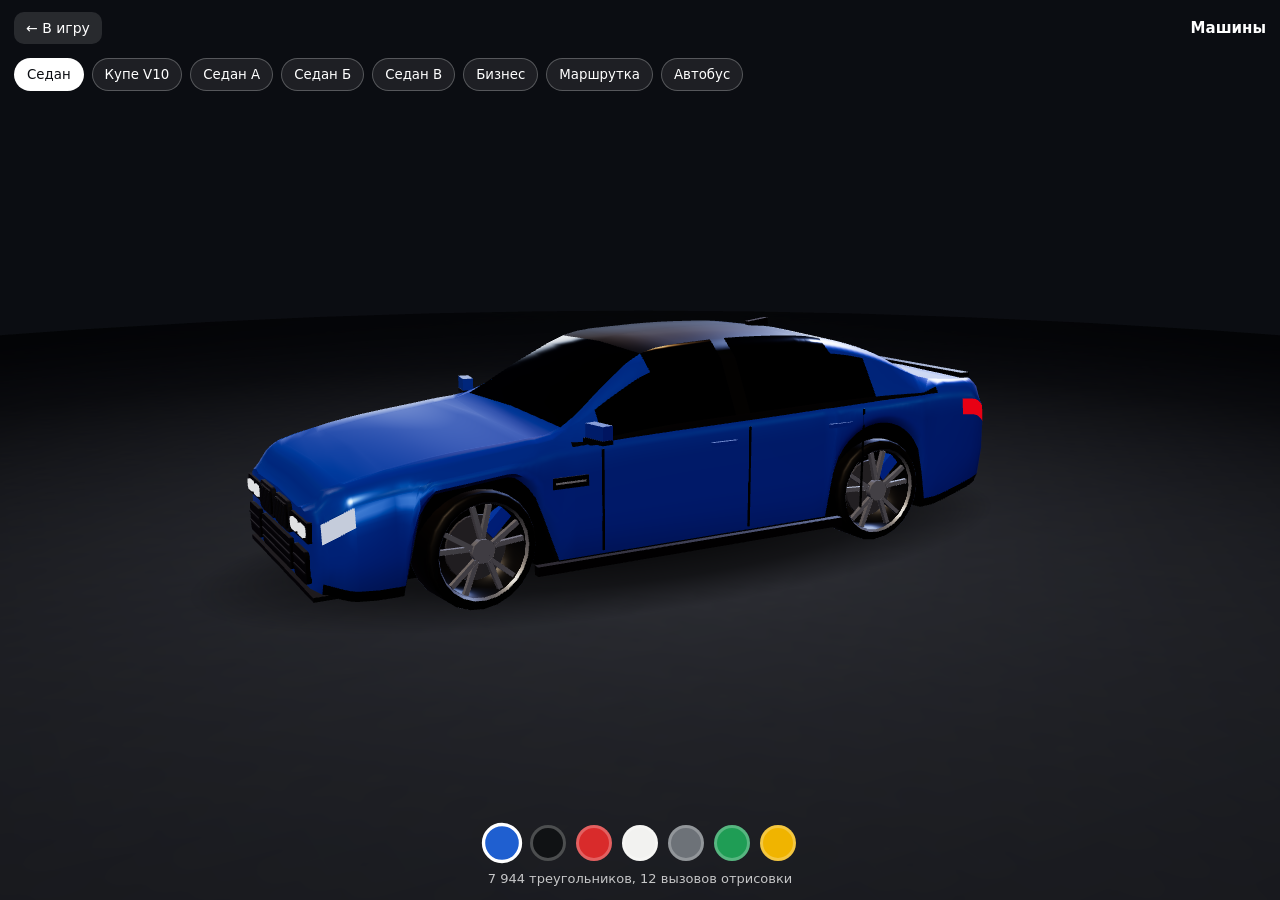
==== car.html @ fc98f98d "Виды с капота и из салона, новые педали и руль, поток пропускает игрока и сворачивает с Красной - тр" ====
<!doctype html>
<html lang="ru">
<head>
<meta charset="utf-8">
<meta name="viewport" content="width=device-width, initial-scale=1, maximum-scale=1, user-scalable=no, viewport-fit=cover">
<meta name="theme-color" content="#0b0d12">
<title>Машина · Шашки Краснодар</title>
<style>
  html, body { margin: 0; height: 100%; overflow: hidden; background: #0b0d12; color: #fff; font-family: system-ui, -apple-system, 'Segoe UI', Roboto, Arial, sans-serif; touch-action: none; user-select: none; -webkit-user-select: none; }
  canvas { position: fixed; inset: 0; width: 100%; height: 100%; display: block; }
  .bar { position: fixed; left: 0; right: 0; bottom: max(14px, env(safe-area-inset-bottom)); display: flex; flex-direction: column; align-items: center; gap: 10px; pointer-events: none; }
  .sw { display: flex; gap: 10px; pointer-events: auto; }
  .sw button { width: 36px; height: 36px; border-radius: 50%; border: 3px solid rgba(255,255,255,.25); padding: 0; }
  .sw button.sel { border-color: #fff; transform: scale(1.12); }
  .info { font-size: 13px; opacity: .75; text-align: center; padding: 0 16px; }
  .top { position: fixed; top: max(12px, env(safe-area-inset-top)); left: 14px; right: 14px; display: flex; justify-content: space-between; align-items: center; }
  .top a { color: #fff; text-decoration: none; background: rgba(255,255,255,.12); padding: 8px 12px; border-radius: 10px; font-size: 14px; }
  .top b { font-size: 15px; }
  .kinds { position: fixed; top: max(58px, calc(env(safe-area-inset-top) + 50px)); left: 0; right: 0; display: flex; gap: 8px; padding: 0 14px; overflow-x: auto; }
  .kinds button { flex: none; padding: 8px 12px; border-radius: 999px; border: 1px solid rgba(255,255,255,.25); background: rgba(255,255,255,.08); color: #fff; font: 600 13.5px/1 inherit; font-family: inherit; }
  .kinds button.sel { background: #fff; color: #0b0d12; }
</style>
<script type="importmap">{ "imports": { "three": "./vendor/three.module.min.js" } }</script>
</head>
<body>
<canvas id="view"></canvas>
<div class="top"><a href="./">← В игру</a><b>Машины</b></div>
<div class="kinds" id="kinds"></div>
<div class="bar">
  <div class="sw" id="sw"></div>
  <div class="info" id="info"></div>
</div>
<script type="module" src="js/showroom.js?v=17"></script>
</body>
</html>
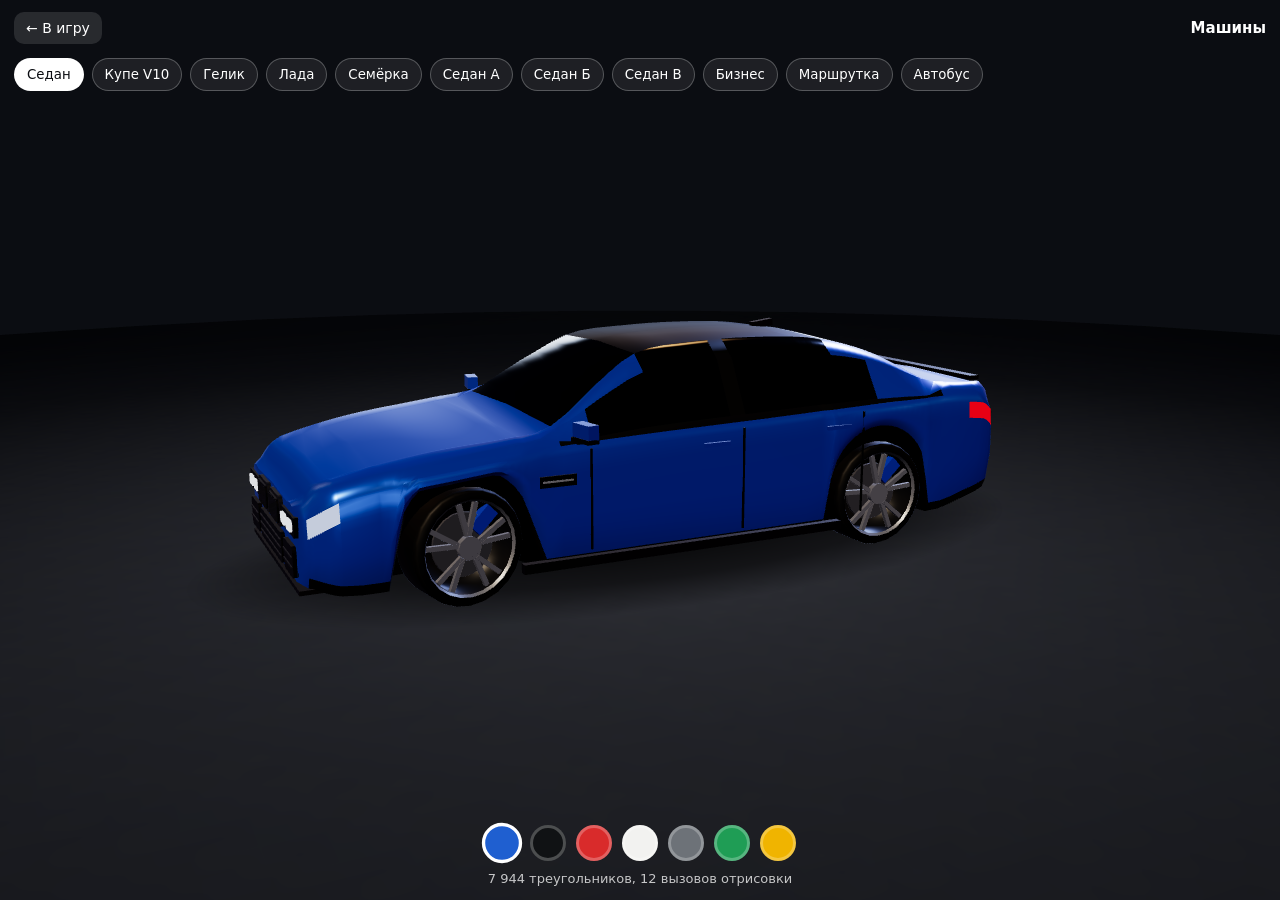
==== commit b205dc06: "Три новые машины, дождь с брызгами и лужами, визг и дым на торможении - «Гелик», «Лада» и «Семёрка»:" ====
--- a/car.html
+++ b/car.html
@@ -30,6 +30,6 @@
   <div class="sw" id="sw"></div>
   <div class="info" id="info"></div>
 </div>
-<script type="module" src="js/showroom.js?v=17"></script>
+<script type="module" src="js/showroom.js?v=18"></script>
 </body>
 </html>
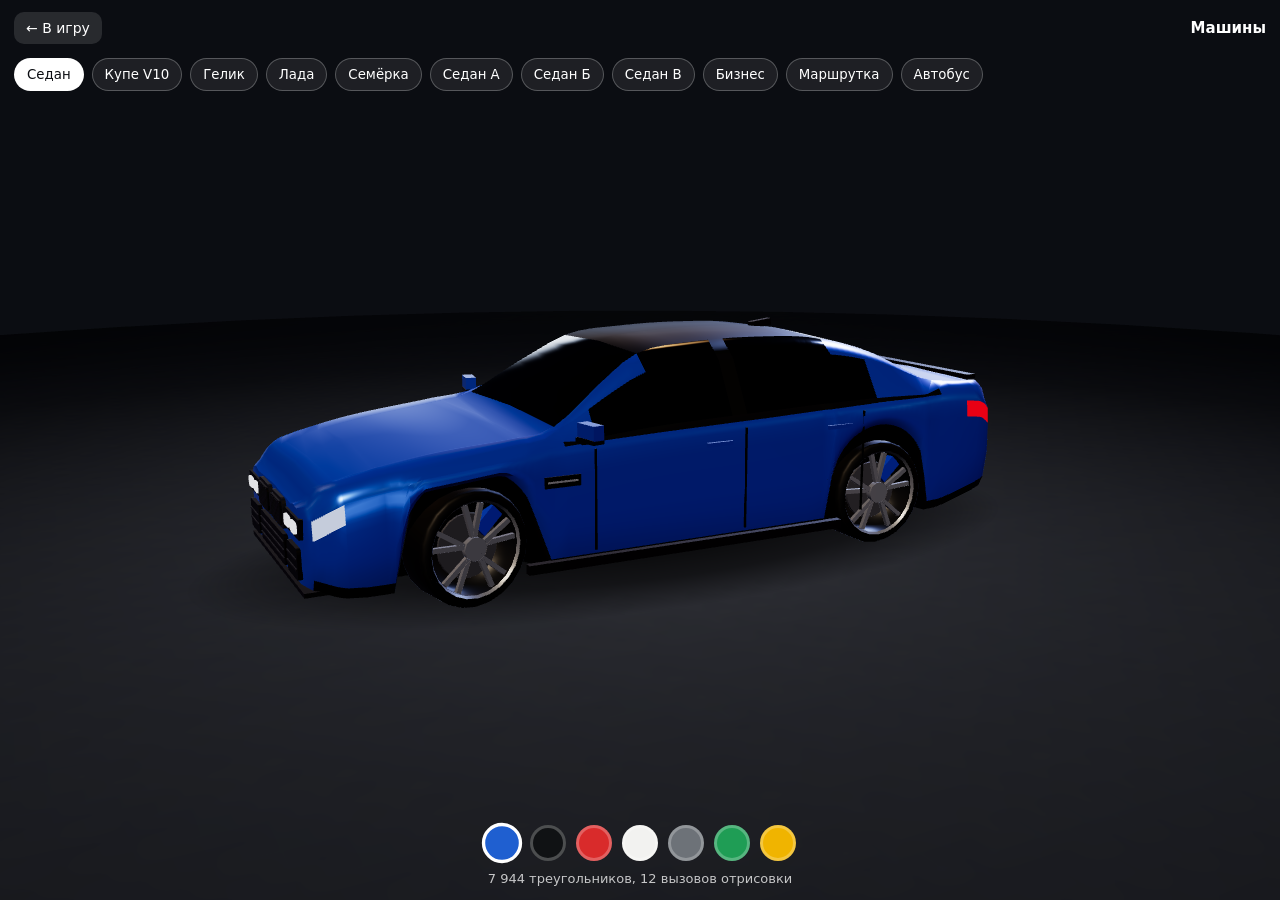
==== commit 4c9fe50f: "Новый интерфейс и гараж, зеркало заднего вида, свои салоны и голоса моторов - меню: панель сбоку, ма" ====
--- a/car.html
+++ b/car.html
@@ -30,6 +30,6 @@
   <div class="sw" id="sw"></div>
   <div class="info" id="info"></div>
 </div>
-<script type="module" src="js/showroom.js?v=18"></script>
+<script type="module" src="js/showroom.js?v=19"></script>
 </body>
 </html>
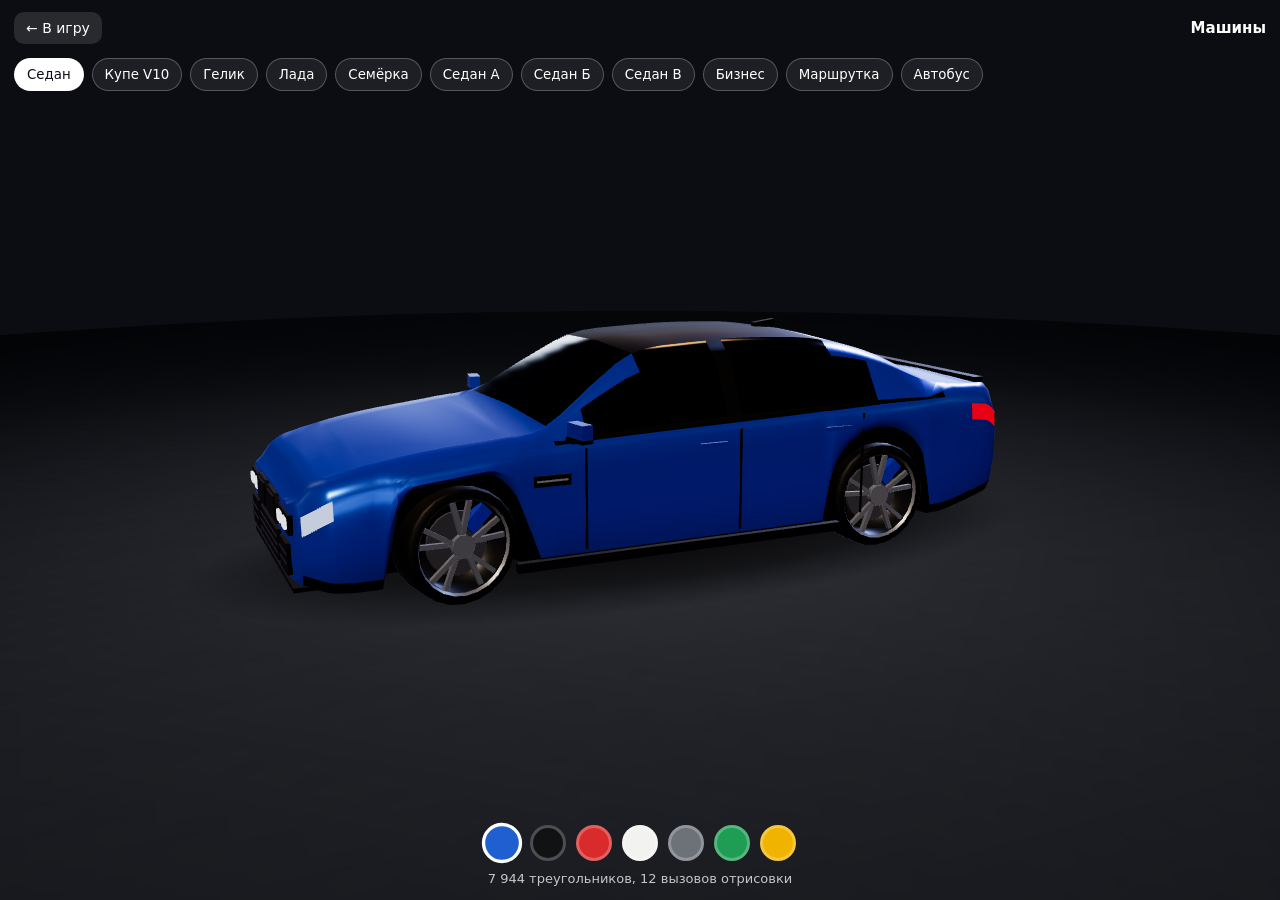
==== commit 278f6da9: "Соперники по классу машины, «зелёная волна» после старта, спокойнее «Лады», камера выше за «Геликом»" ====
--- a/car.html
+++ b/car.html
@@ -30,6 +30,6 @@
   <div class="sw" id="sw"></div>
   <div class="info" id="info"></div>
 </div>
-<script type="module" src="js/showroom.js?v=19"></script>
+<script type="module" src="js/showroom.js?v=20"></script>
 </body>
 </html>
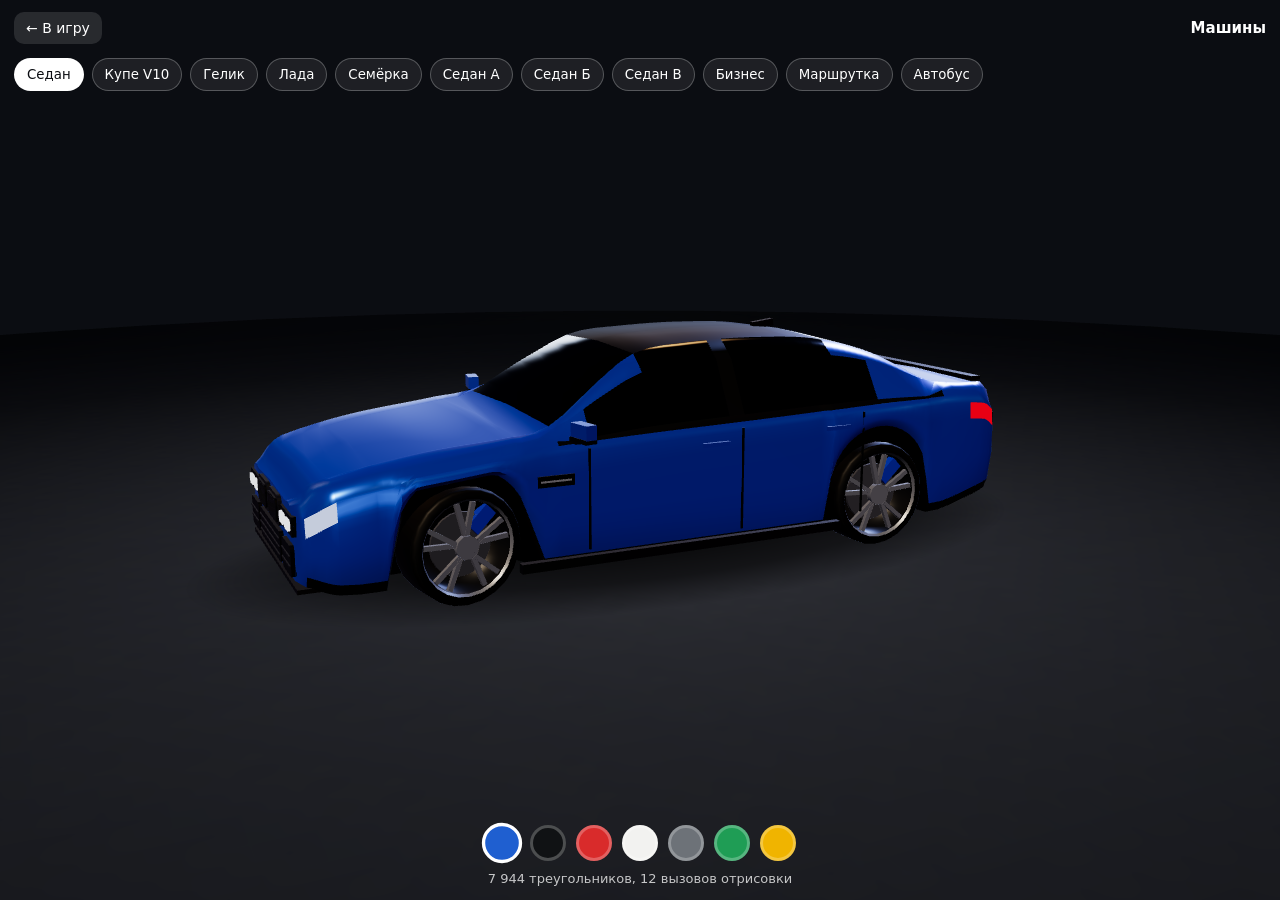
==== commit a4060074: "Камера сзади подобрана под каждый кузов: дорога видна в 4–5 м перед носом у всех машин Co-Authored-B" ====
--- a/car.html
+++ b/car.html
@@ -30,6 +30,6 @@
   <div class="sw" id="sw"></div>
   <div class="info" id="info"></div>
 </div>
-<script type="module" src="js/showroom.js?v=20"></script>
+<script type="module" src="js/showroom.js?v=21"></script>
 </body>
 </html>
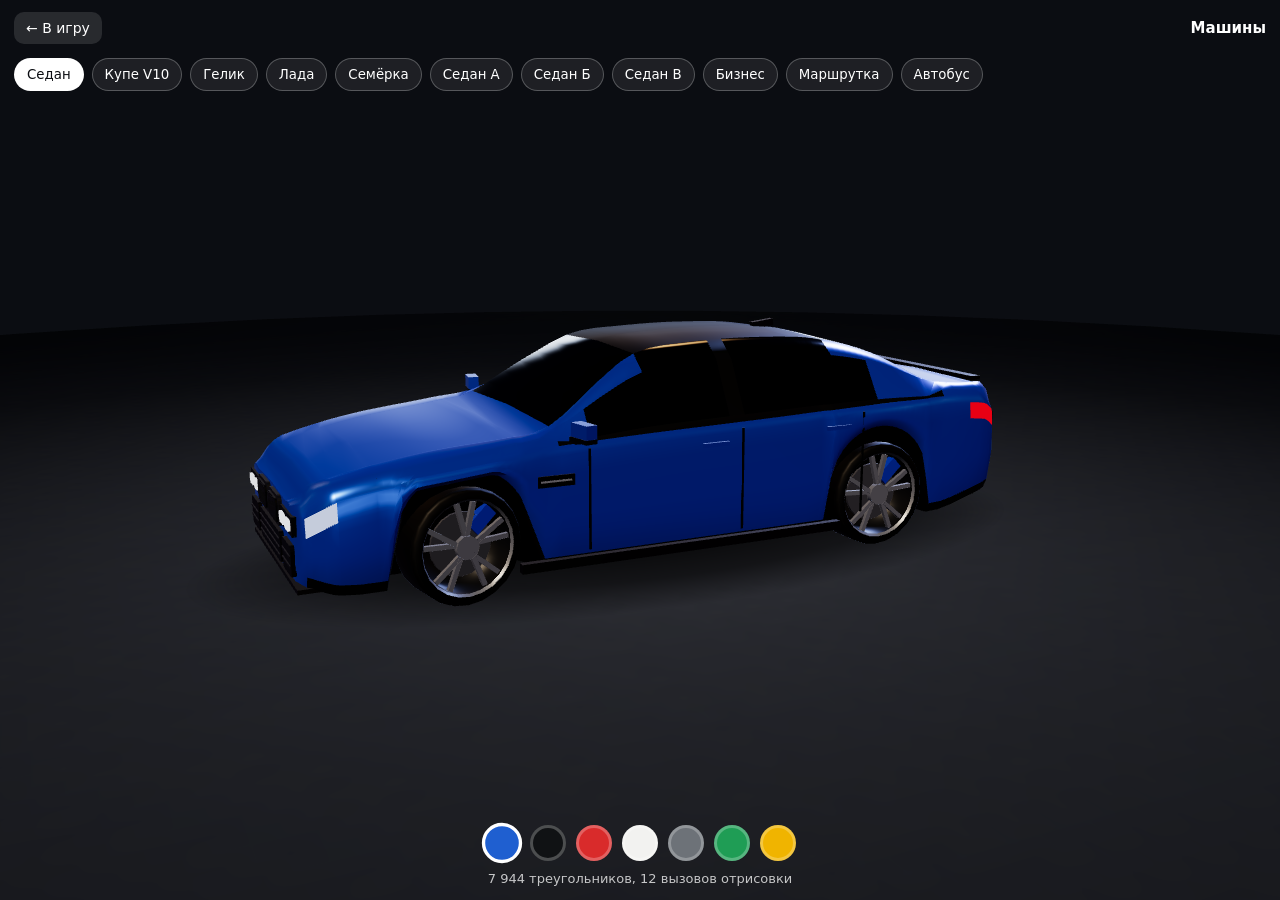
==== commit 273fe628: "Погоня без нечестных красных: светофоры впереди дают зелёный, машины уступают сирене Co-Authored-By:" ====
--- a/car.html
+++ b/car.html
@@ -30,6 +30,6 @@
   <div class="sw" id="sw"></div>
   <div class="info" id="info"></div>
 </div>
-<script type="module" src="js/showroom.js?v=21"></script>
+<script type="module" src="js/showroom.js?v=22"></script>
 </body>
 </html>
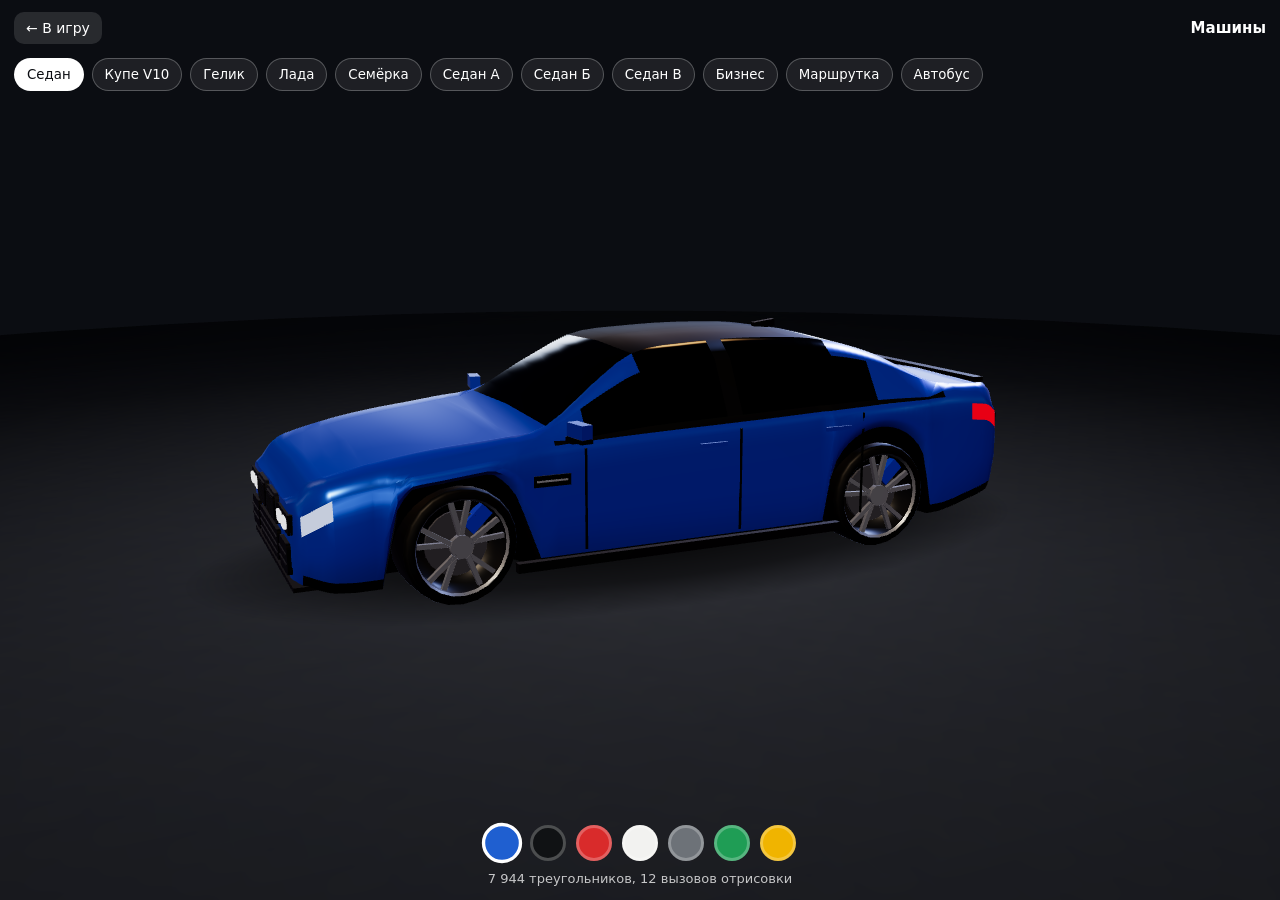
==== commit d71c2779: "0.23: гараж с покупкой машин и цветов, реклама за вознаграждение, пауза - старт на «Семёрке», машины" ====
--- a/car.html
+++ b/car.html
@@ -30,6 +30,6 @@
   <div class="sw" id="sw"></div>
   <div class="info" id="info"></div>
 </div>
-<script type="module" src="js/showroom.js?v=22"></script>
+<script type="module" src="js/showroom.js?v=23"></script>
 </body>
 </html>
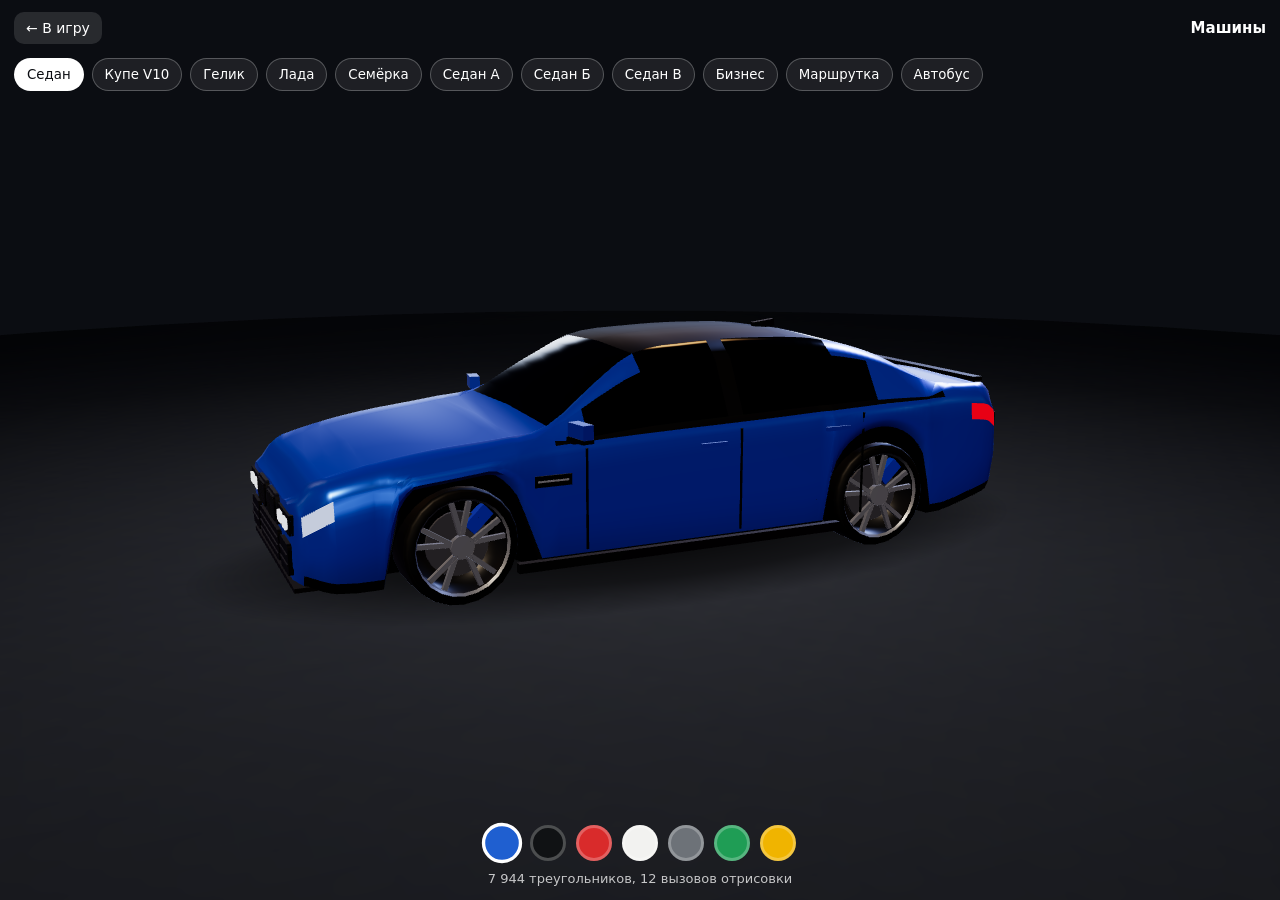
==== commit 7a8a3caa: "0.24: монеты вместо рублей, наглядные награды, честная погоня, развороты без пропадающих машин - вал" ====
--- a/car.html
+++ b/car.html
@@ -30,6 +30,6 @@
   <div class="sw" id="sw"></div>
   <div class="info" id="info"></div>
 </div>
-<script type="module" src="js/showroom.js?v=23"></script>
+<script type="module" src="js/showroom.js?v=24"></script>
 </body>
 </html>
